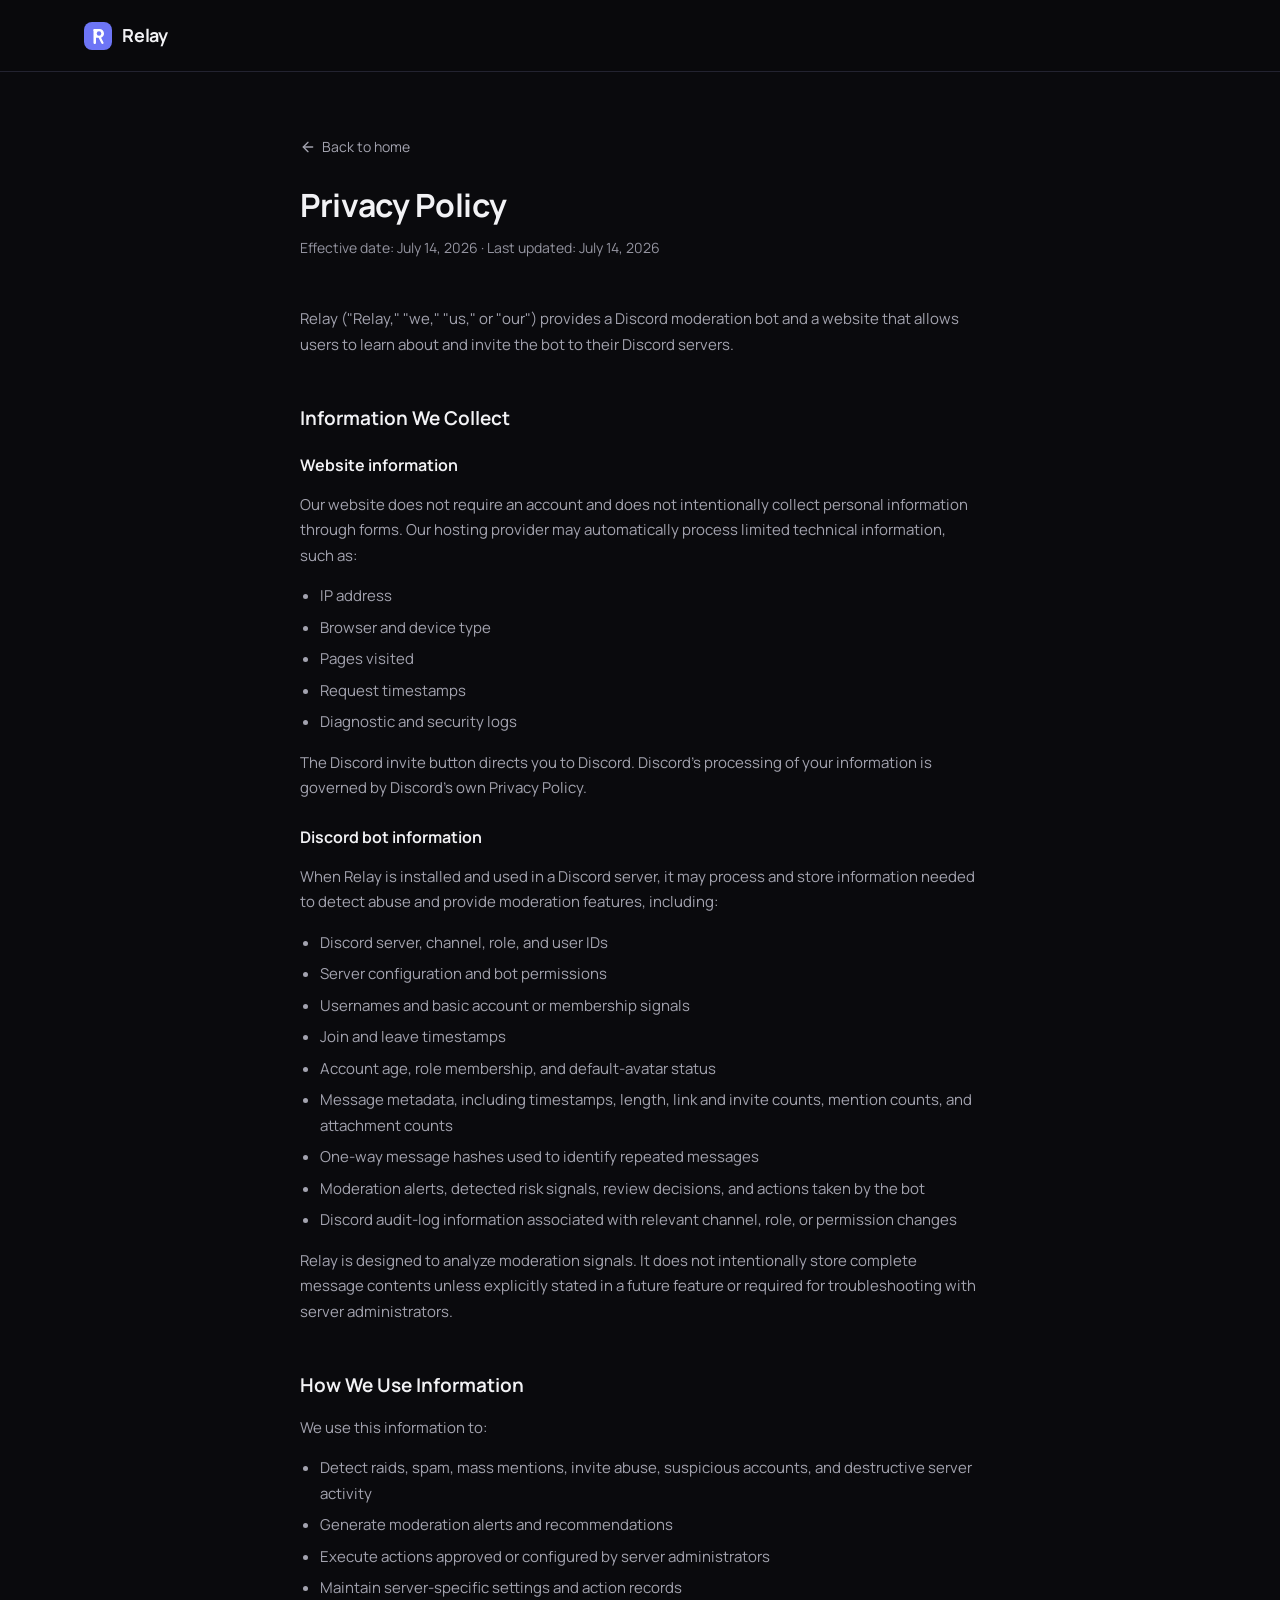
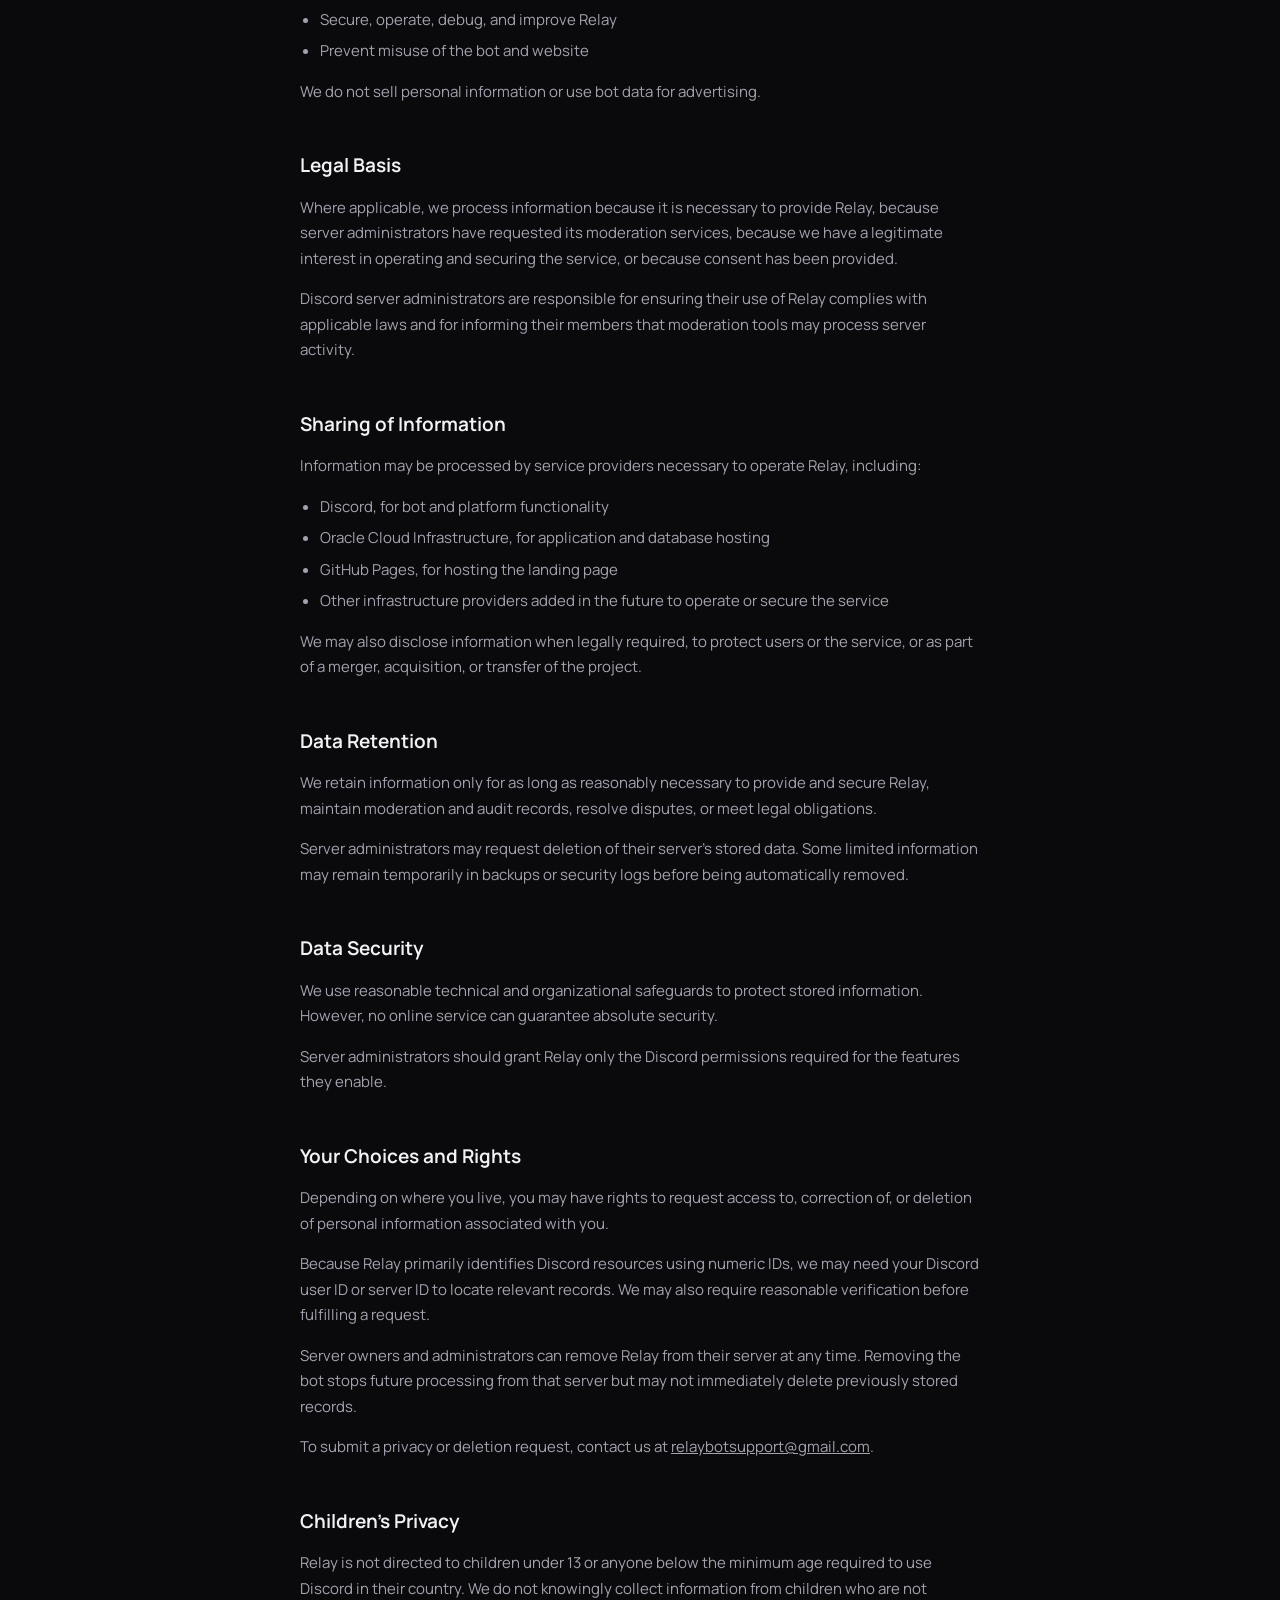
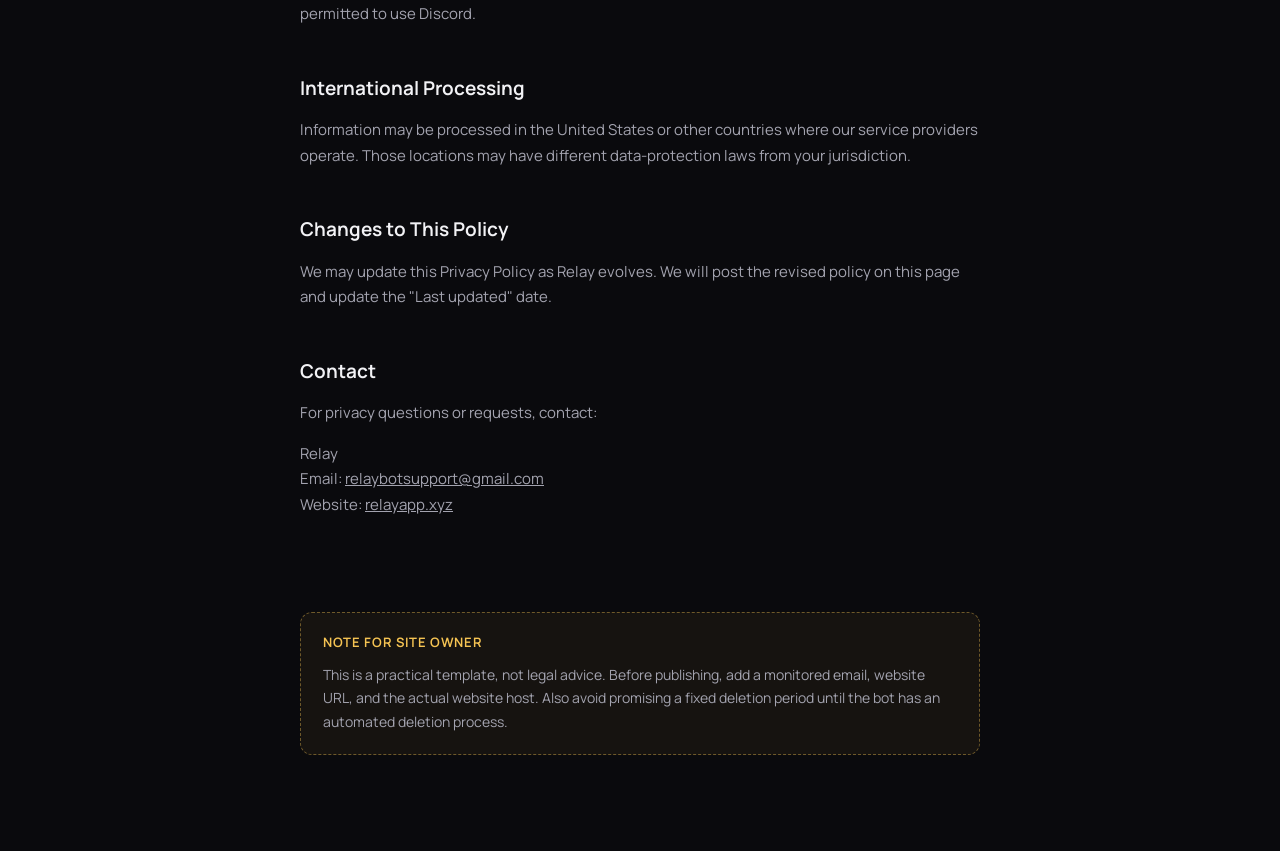
==== privacy.html @ 848757b1 "Initial commit: Relay landing page Dark-theme marketing site (index.html), Privacy Policy, Terms of " ====
<!DOCTYPE html>
<html lang="en">
<head>
<meta charset="UTF-8">
<meta name="viewport" content="width=device-width, initial-scale=1">
<title>Privacy Policy - Relay</title>
<link rel="preconnect" href="https://fonts.googleapis.com">
<link rel="preconnect" href="https://fonts.gstatic.com" crossorigin>
<link href="https://fonts.googleapis.com/css2?family=Manrope:wght@400;500;600;700;800&display=swap" rel="stylesheet">
<link rel="stylesheet" href="styles.css">
</head>
<body>

<nav class="nav">
  <div class="container">
    <a href="index.html" class="brand">
      <svg viewBox="0 0 28 28" fill="none" xmlns="http://www.w3.org/2000/svg">
        <rect width="28" height="28" rx="8" fill="#6D75F6"/>
        <path d="M9 8.5C9 7.67 9.67 7 10.5 7H15.5C17.98 7 20 9.02 20 11.5C20 13.42 18.79 15.06 17.09 15.69L19.5 20.5C19.87 21.24 19.34 22 18.5 22C18.03 22 17.6 21.73 17.39 21.31L14.62 15.75H12V20.75C12 21.44 11.44 22 10.75 22C10.06 22 9.5 21.44 9.5 20.75V8.5H9Z" fill="white"/>
        <circle cx="15" cy="11.5" r="2.25" fill="#6D75F6"/>
      </svg>
      Relay
    </a>
  </div>
</nav>

<main class="legal-page">
  <div class="container">
    <div class="legal-header">
      <a href="index.html" class="back">
        <svg viewBox="0 0 24 24" fill="none" stroke="currentColor" stroke-width="2" stroke-linecap="round" stroke-linejoin="round"><line x1="19" y1="12" x2="5" y2="12"/><polyline points="12 19 5 12 12 5"/></svg>
        Back to home
      </a>
      <h1>Privacy Policy</h1>
      <p class="legal-meta">Effective date: July 14, 2026 &middot; Last updated: July 14, 2026</p>
    </div>

    <div class="legal-body">
      <section>
        <p>Relay ("Relay," "we," "us," or "our") provides a Discord moderation bot and a website that allows users to learn about and invite the bot to their Discord servers.</p>
      </section>

      <section>
        <h2>Information We Collect</h2>
        <h2 style="font-size:16px;margin-top:20px;">Website information</h2>
        <p>Our website does not require an account and does not intentionally collect personal information through forms. Our hosting provider may automatically process limited technical information, such as:</p>
        <ul>
          <li>IP address</li>
          <li>Browser and device type</li>
          <li>Pages visited</li>
          <li>Request timestamps</li>
          <li>Diagnostic and security logs</li>
        </ul>
        <p>The Discord invite button directs you to Discord. Discord's processing of your information is governed by Discord's own Privacy Policy.</p>

        <h2 style="font-size:16px;margin-top:24px;">Discord bot information</h2>
        <p>When Relay is installed and used in a Discord server, it may process and store information needed to detect abuse and provide moderation features, including:</p>
        <ul>
          <li>Discord server, channel, role, and user IDs</li>
          <li>Server configuration and bot permissions</li>
          <li>Usernames and basic account or membership signals</li>
          <li>Join and leave timestamps</li>
          <li>Account age, role membership, and default-avatar status</li>
          <li>Message metadata, including timestamps, length, link and invite counts, mention counts, and attachment counts</li>
          <li>One-way message hashes used to identify repeated messages</li>
          <li>Moderation alerts, detected risk signals, review decisions, and actions taken by the bot</li>
          <li>Discord audit-log information associated with relevant channel, role, or permission changes</li>
        </ul>
        <p>Relay is designed to analyze moderation signals. It does not intentionally store complete message contents unless explicitly stated in a future feature or required for troubleshooting with server administrators.</p>
      </section>

      <section>
        <h2>How We Use Information</h2>
        <p>We use this information to:</p>
        <ul>
          <li>Detect raids, spam, mass mentions, invite abuse, suspicious accounts, and destructive server activity</li>
          <li>Generate moderation alerts and recommendations</li>
          <li>Execute actions approved or configured by server administrators</li>
          <li>Maintain server-specific settings and action records</li>
          <li>Secure, operate, debug, and improve Relay</li>
          <li>Prevent misuse of the bot and website</li>
        </ul>
        <p>We do not sell personal information or use bot data for advertising.</p>
      </section>

      <section>
        <h2>Legal Basis</h2>
        <p>Where applicable, we process information because it is necessary to provide Relay, because server administrators have requested its moderation services, because we have a legitimate interest in operating and securing the service, or because consent has been provided.</p>
        <p>Discord server administrators are responsible for ensuring their use of Relay complies with applicable laws and for informing their members that moderation tools may process server activity.</p>
      </section>

      <section>
        <h2>Sharing of Information</h2>
        <p>Information may be processed by service providers necessary to operate Relay, including:</p>
        <ul>
          <li>Discord, for bot and platform functionality</li>
          <li>Oracle Cloud Infrastructure, for application and database hosting</li>
          <li>GitHub Pages, for hosting the landing page</li>
          <li>Other infrastructure providers added in the future to operate or secure the service</li>
        </ul>
        <p>We may also disclose information when legally required, to protect users or the service, or as part of a merger, acquisition, or transfer of the project.</p>
      </section>

      <section>
        <h2>Data Retention</h2>
        <p>We retain information only for as long as reasonably necessary to provide and secure Relay, maintain moderation and audit records, resolve disputes, or meet legal obligations.</p>
        <p>Server administrators may request deletion of their server's stored data. Some limited information may remain temporarily in backups or security logs before being automatically removed.</p>
      </section>

      <section>
        <h2>Data Security</h2>
        <p>We use reasonable technical and organizational safeguards to protect stored information. However, no online service can guarantee absolute security.</p>
        <p>Server administrators should grant Relay only the Discord permissions required for the features they enable.</p>
      </section>

      <section>
        <h2>Your Choices and Rights</h2>
        <p>Depending on where you live, you may have rights to request access to, correction of, or deletion of personal information associated with you.</p>
        <p>Because Relay primarily identifies Discord resources using numeric IDs, we may need your Discord user ID or server ID to locate relevant records. We may also require reasonable verification before fulfilling a request.</p>
        <p>Server owners and administrators can remove Relay from their server at any time. Removing the bot stops future processing from that server but may not immediately delete previously stored records.</p>
        <p>To submit a privacy or deletion request, contact us at <a href="mailto:relaybotsupport@gmail.com">relaybotsupport@gmail.com</a>.</p>
      </section>

      <section>
        <h2>Children's Privacy</h2>
        <p>Relay is not directed to children under 13 or anyone below the minimum age required to use Discord in their country. We do not knowingly collect information from children who are not permitted to use Discord.</p>
      </section>

      <section>
        <h2>International Processing</h2>
        <p>Information may be processed in the United States or other countries where our service providers operate. Those locations may have different data-protection laws from your jurisdiction.</p>
      </section>

      <section>
        <h2>Changes to This Policy</h2>
        <p>We may update this Privacy Policy as Relay evolves. We will post the revised policy on this page and update the "Last updated" date.</p>
      </section>

      <section>
        <h2>Contact</h2>
        <p>For privacy questions or requests, contact:</p>
        <p>
          Relay<br>
          Email: <a href="mailto:relaybotsupport@gmail.com">relaybotsupport@gmail.com</a><br>
          Website: <a href="https://relayapp.xyz">relayapp.xyz</a>
        </p>
      </section>

      <div class="owner-note">
        <h2>Note for site owner</h2>
        <p>This is a practical template, not legal advice. Before publishing, add a monitored email, website URL, and the actual website host. Also avoid promising a fixed deletion period until the bot has an automated deletion process.</p>
      </div>
    </div>
  </div>
</main>

</body>
</html>
---- styles.css ----
/* Relay marketing site - shared styles. Dark theme, single accent (Discord-adjacent
   blurple, contextually justified since Relay is a Discord product, not a default). */

:root {
  --bg: #0a0a0d;
  --bg-elevated: #131318;
  --border: #232330;
  --text: #f2f2f5;
  --text-muted: #a3a3af;
  --text-faint: #9494a0;
  --accent: #4f46e5;
  --accent-hover: #5a51ea;
  --accent-strong: #838aff;
  --accent-soft: rgba(131, 138, 255, 0.14);
  --danger: #f2555b;
  --radius-card: 16px;
  --radius-pill: 999px;
  --max-width: 1160px;
  --nav-height: 72px;
}

* {
  box-sizing: border-box;
}

html {
  scroll-behavior: smooth;
}

body {
  margin: 0;
  background: var(--bg);
  color: var(--text);
  font-family: "Manrope", -apple-system, BlinkMacSystemFont, "Segoe UI", sans-serif;
  font-size: 16px;
  line-height: 1.5;
  -webkit-font-smoothing: antialiased;
}

@media (prefers-reduced-motion: reduce) {
  html {
    scroll-behavior: auto;
  }
  * {
    animation-duration: 0.01ms !important;
    transition-duration: 0.01ms !important;
  }
}

a {
  color: inherit;
}

.container {
  max-width: var(--max-width);
  margin: 0 auto;
  padding: 0 24px;
}

/* ---------- Nav ---------- */

.nav {
  position: sticky;
  top: 0;
  z-index: 40;
  height: var(--nav-height);
  display: flex;
  align-items: center;
  background: rgba(10, 10, 13, 0.72);
  backdrop-filter: blur(14px);
  -webkit-backdrop-filter: blur(14px);
  border-bottom: 1px solid var(--border);
}

.nav .container {
  display: flex;
  align-items: center;
  justify-content: space-between;
  width: 100%;
}

.brand {
  display: flex;
  align-items: center;
  gap: 10px;
  font-weight: 700;
  font-size: 18px;
  text-decoration: none;
  letter-spacing: -0.01em;
}

.brand svg {
  width: 28px;
  height: 28px;
}

.nav-links {
  display: flex;
  align-items: center;
  gap: 28px;
  list-style: none;
  margin: 0;
  padding: 0;
}

.nav-links a {
  text-decoration: none;
  color: var(--text-muted);
  font-size: 14px;
  font-weight: 500;
  transition: color 0.15s ease;
}

.nav-links a:hover {
  color: var(--text);
}

.nav-actions {
  display: flex;
  align-items: center;
  gap: 16px;
}

.nav-menu-toggle {
  display: none;
  background: none;
  border: none;
  color: var(--text);
  padding: 8px;
  cursor: pointer;
}

/* ---------- Buttons ---------- */

.btn {
  display: inline-flex;
  align-items: center;
  justify-content: center;
  gap: 8px;
  padding: 12px 22px;
  border-radius: var(--radius-pill);
  font-size: 14px;
  font-weight: 600;
  text-decoration: none;
  white-space: nowrap;
  border: 1px solid transparent;
  cursor: pointer;
  transition: transform 0.15s ease, background 0.15s ease, border-color 0.15s ease;
}

.btn:active {
  transform: scale(0.98);
}

.btn-primary {
  background: var(--accent);
  color: #ffffff;
}

.btn-primary:hover {
  background: var(--accent-hover);
}

.btn-secondary {
  background: transparent;
  color: var(--text);
  border-color: var(--border);
}

.btn-secondary:hover {
  border-color: var(--text-faint);
  background: rgba(255, 255, 255, 0.03);
}

.btn-sm {
  padding: 9px 16px;
  font-size: 13px;
}

/* ---------- Hero ---------- */

.hero {
  position: relative;
  overflow: hidden;
  padding: 96px 24px 64px;
  text-align: center;
}

.hero::before {
  content: "";
  position: absolute;
  top: -20%;
  left: 50%;
  width: 900px;
  height: 900px;
  transform: translateX(-50%);
  background: radial-gradient(circle, var(--accent-soft) 0%, rgba(109, 117, 246, 0.05) 40%, transparent 70%);
  pointer-events: none;
  z-index: 0;
}

.hero::after {
  content: "";
  position: absolute;
  inset: 0;
  background-image: radial-gradient(rgba(255, 255, 255, 0.035) 1px, transparent 1px);
  background-size: 26px 26px;
  mask-image: radial-gradient(ellipse 60% 50% at 50% 20%, black 0%, transparent 70%);
  -webkit-mask-image: radial-gradient(ellipse 60% 50% at 50% 20%, black 0%, transparent 70%);
  pointer-events: none;
  z-index: 0;
}

.hero-content {
  position: relative;
  z-index: 1;
  max-width: 760px;
  margin: 0 auto;
}

.hero h1 {
  font-size: clamp(36px, 6vw, 60px);
  line-height: 1.08;
  letter-spacing: -0.02em;
  font-weight: 800;
  margin: 0 0 20px;
}

.hero h1 em {
  font-style: normal;
  color: var(--accent-strong);
}

.hero-sub {
  font-size: 18px;
  line-height: 1.6;
  color: var(--text-muted);
  max-width: 560px;
  margin: 0 auto 36px;
}

.hero-ctas {
  display: flex;
  gap: 14px;
  justify-content: center;
  flex-wrap: wrap;
}

.hero-ctas .btn {
  padding: 14px 26px;
  font-size: 15px;
}

.fact-strip {
  position: relative;
  z-index: 1;
  display: flex;
  justify-content: center;
  flex-wrap: wrap;
  gap: 12px;
  margin-top: 56px;
}

.fact-pill {
  display: inline-flex;
  align-items: center;
  gap: 8px;
  padding: 8px 16px;
  border-radius: var(--radius-pill);
  border: 1px solid var(--border);
  background: var(--bg-elevated);
  color: var(--text-muted);
  font-size: 13px;
}

.fact-pill svg {
  width: 15px;
  height: 15px;
  color: var(--accent-strong);
  flex-shrink: 0;
}

/* ---------- Section shell ---------- */

section {
  padding: 88px 0;
}

.section-head {
  max-width: 620px;
  margin: 0 auto 48px;
  text-align: center;
}

.section-head h2 {
  font-size: clamp(28px, 4vw, 38px);
  letter-spacing: -0.015em;
  margin: 0 0 14px;
  font-weight: 700;
}

.section-head p {
  color: var(--text-muted);
  font-size: 16px;
  margin: 0;
}

/* ---------- How it works (3-step) ---------- */

.steps {
  display: grid;
  grid-template-columns: repeat(3, 1fr);
  gap: 32px;
  position: relative;
}

.steps::before {
  content: "";
  position: absolute;
  top: 22px;
  left: 12%;
  right: 12%;
  height: 1px;
  background: var(--border);
  z-index: 0;
}

.step {
  position: relative;
  z-index: 1;
  text-align: center;
}

.step-number {
  width: 44px;
  height: 44px;
  margin: 0 auto 18px;
  border-radius: 50%;
  background: var(--bg-elevated);
  border: 1px solid var(--border);
  display: flex;
  align-items: center;
  justify-content: center;
  font-weight: 700;
  font-size: 15px;
  color: var(--accent-strong);
}

.step h3 {
  font-size: 17px;
  margin: 0 0 8px;
  font-weight: 600;
}

.step p {
  color: var(--text-muted);
  font-size: 14px;
  margin: 0;
  max-width: 240px;
  margin-inline: auto;
}

/* ---------- Feature bento ---------- */

.feature-grid {
  display: grid;
  grid-template-columns: 1.3fr 1fr;
  grid-template-rows: auto auto;
  gap: 20px;
}

.feature-card {
  background: var(--bg-elevated);
  border: 1px solid var(--border);
  border-radius: var(--radius-card);
  padding: 32px;
}

.feature-card.wide {
  grid-column: span 1;
}

.feature-card:nth-child(1) {
  grid-column: 1;
  grid-row: 1;
}

.feature-card:nth-child(2) {
  grid-column: 2;
  grid-row: 1 / span 2;
  background: linear-gradient(160deg, var(--bg-elevated) 0%, rgba(109, 117, 246, 0.1) 100%);
}

.feature-card:nth-child(3) {
  grid-column: 1;
  grid-row: 2;
}

.feature-icon {
  width: 40px;
  height: 40px;
  border-radius: 10px;
  background: var(--accent-soft);
  display: flex;
  align-items: center;
  justify-content: center;
  margin-bottom: 20px;
}

.feature-icon svg {
  width: 20px;
  height: 20px;
  color: var(--accent-strong);
}

.feature-card h3 {
  font-size: 18px;
  margin: 0 0 10px;
  font-weight: 650;
}

.feature-card p {
  color: var(--text-muted);
  font-size: 14.5px;
  line-height: 1.6;
  margin: 0;
}

.feature-card .badge-inline {
  display: inline-block;
  margin-top: 16px;
  font-size: 12px;
  color: var(--accent-strong);
  font-weight: 600;
}

/* ---------- FAQ ---------- */

.faq {
  max-width: 720px;
  margin: 0 auto;
}

.faq-item {
  border-bottom: 1px solid var(--border);
}

.faq-item summary {
  list-style: none;
  cursor: pointer;
  padding: 22px 4px;
  display: flex;
  align-items: center;
  justify-content: space-between;
  font-size: 16px;
  font-weight: 600;
}

.faq-item summary::-webkit-details-marker {
  display: none;
}

.faq-item summary svg {
  width: 18px;
  height: 18px;
  color: var(--text-faint);
  flex-shrink: 0;
  transition: transform 0.2s ease;
}

.faq-item[open] summary svg {
  transform: rotate(45deg);
}

.faq-item p {
  color: var(--text-muted);
  font-size: 14.5px;
  line-height: 1.65;
  padding: 0 4px 22px;
  margin: 0;
}

/* ---------- Footer ---------- */

footer {
  border-top: 1px solid var(--border);
  padding: 56px 0 32px;
}

.footer-top {
  display: flex;
  justify-content: space-between;
  gap: 48px;
  flex-wrap: wrap;
  margin-bottom: 40px;
}

.footer-brand p {
  color: var(--text-muted);
  font-size: 14px;
  max-width: 280px;
  margin: 12px 0 0;
}

.footer-cols {
  display: flex;
  gap: 64px;
  flex-wrap: wrap;
}

.footer-col h4 {
  font-size: 13px;
  text-transform: uppercase;
  letter-spacing: 0.06em;
  color: var(--text-faint);
  margin: 0 0 16px;
  font-weight: 600;
}

.footer-col ul {
  list-style: none;
  margin: 0;
  padding: 0;
  display: flex;
  flex-direction: column;
  gap: 12px;
}

.footer-col a {
  color: var(--text-muted);
  text-decoration: none;
  font-size: 14px;
}

.footer-col a:hover {
  color: var(--text);
}

.footer-bottom {
  border-top: 1px solid var(--border);
  padding-top: 24px;
  display: flex;
  justify-content: space-between;
  flex-wrap: wrap;
  gap: 12px;
  color: var(--text-faint);
  font-size: 13px;
}

.todo-tag {
  display: inline-block;
  font-size: 10px;
  font-weight: 700;
  letter-spacing: 0.04em;
  color: #1a1608;
  background: #f6c453;
  padding: 2px 6px;
  border-radius: 4px;
  margin-left: 6px;
  vertical-align: middle;
}

/* ---------- Legal pages ---------- */

.legal-page {
  padding: 64px 0 96px;
}

.legal-header {
  max-width: 680px;
  margin: 0 auto 48px;
}

.legal-header a.back {
  display: inline-flex;
  align-items: center;
  gap: 6px;
  color: var(--text-muted);
  text-decoration: none;
  font-size: 14px;
  margin-bottom: 24px;
}

.legal-header a.back:hover {
  color: var(--text);
}

.legal-header a.back svg {
  width: 16px;
  height: 16px;
}

.legal-header h1 {
  font-size: 32px;
  margin: 0 0 8px;
  letter-spacing: -0.01em;
}

.legal-meta {
  color: var(--text-faint);
  font-size: 14px;
  margin: 0;
}

.legal-body {
  max-width: 680px;
  margin: 0 auto;
}

.legal-body section {
  padding: 0 0 32px;
}

.legal-body h2 {
  font-size: 19px;
  font-weight: 650;
  margin: 0 0 12px;
}

.legal-body p,
.legal-body li {
  color: var(--text-muted);
  font-size: 15px;
  line-height: 1.7;
}

.legal-body ul {
  padding-left: 20px;
  margin: 8px 0 0;
}

.legal-body li {
  margin-bottom: 6px;
}

.todo-inline {
  color: #f6c453;
  background: rgba(246, 196, 83, 0.12);
  border: 1px solid rgba(246, 196, 83, 0.3);
  padding: 1px 7px;
  border-radius: 5px;
  font-size: 13.5px;
  font-weight: 600;
  white-space: nowrap;
}

.owner-note {
  margin-top: 48px;
  padding: 20px 22px;
  border: 1px dashed rgba(246, 196, 83, 0.4);
  border-radius: 12px;
  background: rgba(246, 196, 83, 0.05);
}

.owner-note h2 {
  font-size: 13px;
  text-transform: uppercase;
  letter-spacing: 0.05em;
  color: #f6c453;
  margin: 0 0 10px;
}

.owner-note p {
  font-size: 14px;
  color: var(--text-muted);
  margin: 0;
}

/* ---------- Responsive ---------- */

@media (max-width: 900px) {
  .feature-grid {
    grid-template-columns: 1fr;
  }
  .feature-card:nth-child(2) {
    grid-column: 1;
    grid-row: auto;
  }
  .footer-cols {
    gap: 40px;
  }
}

@media (max-width: 768px) {
  .nav-links {
    position: fixed;
    top: var(--nav-height);
    left: 0;
    right: 0;
    background: var(--bg);
    border-bottom: 1px solid var(--border);
    flex-direction: column;
    align-items: flex-start;
    padding: 20px 24px;
    gap: 18px;
    display: none;
  }
  .nav-links.open {
    display: flex;
  }
  .nav-menu-toggle {
    display: block;
  }
  .nav-actions .btn-primary {
    padding: 10px 16px;
    font-size: 13px;
  }
  .steps {
    grid-template-columns: 1fr;
    gap: 40px;
  }
  .steps::before {
    display: none;
  }
  .hero {
    padding: 64px 20px 48px;
  }
  section {
    padding: 64px 0;
  }
  .footer-top {
    flex-direction: column;
    gap: 32px;
  }
}
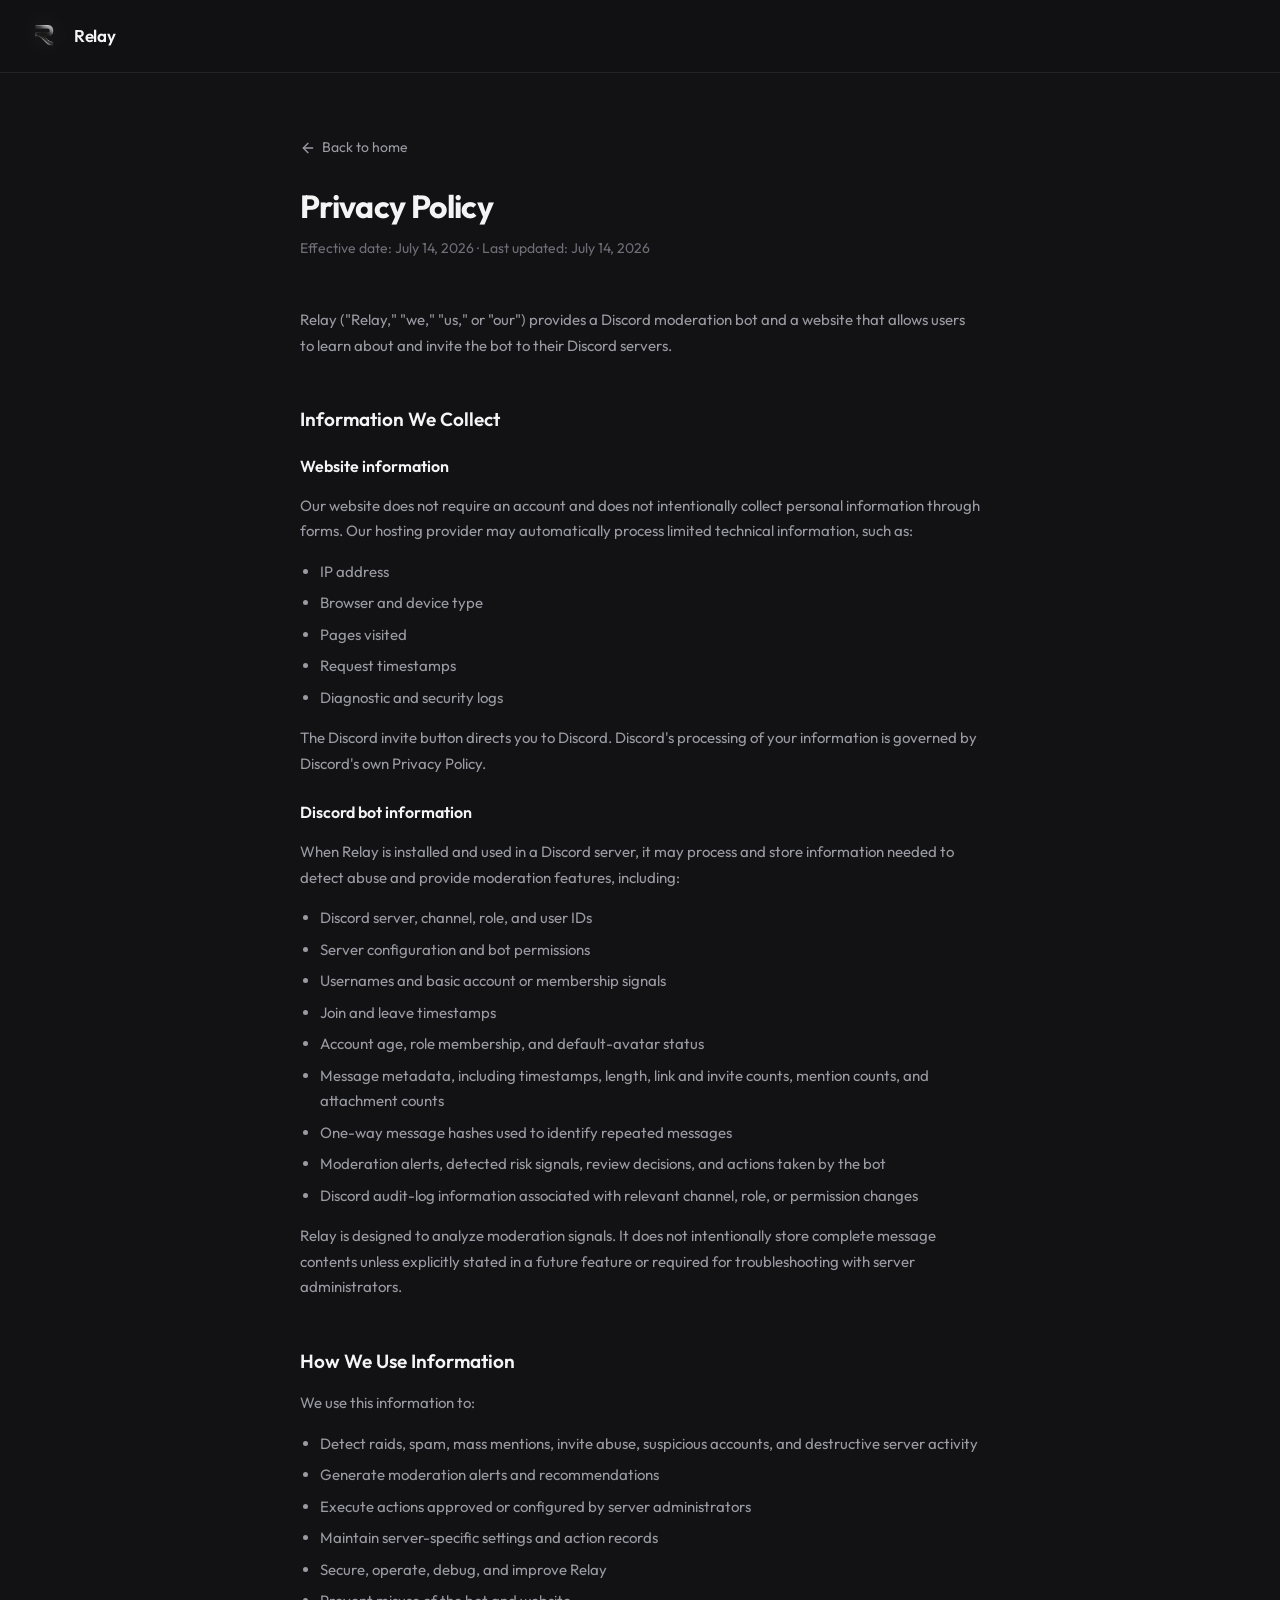
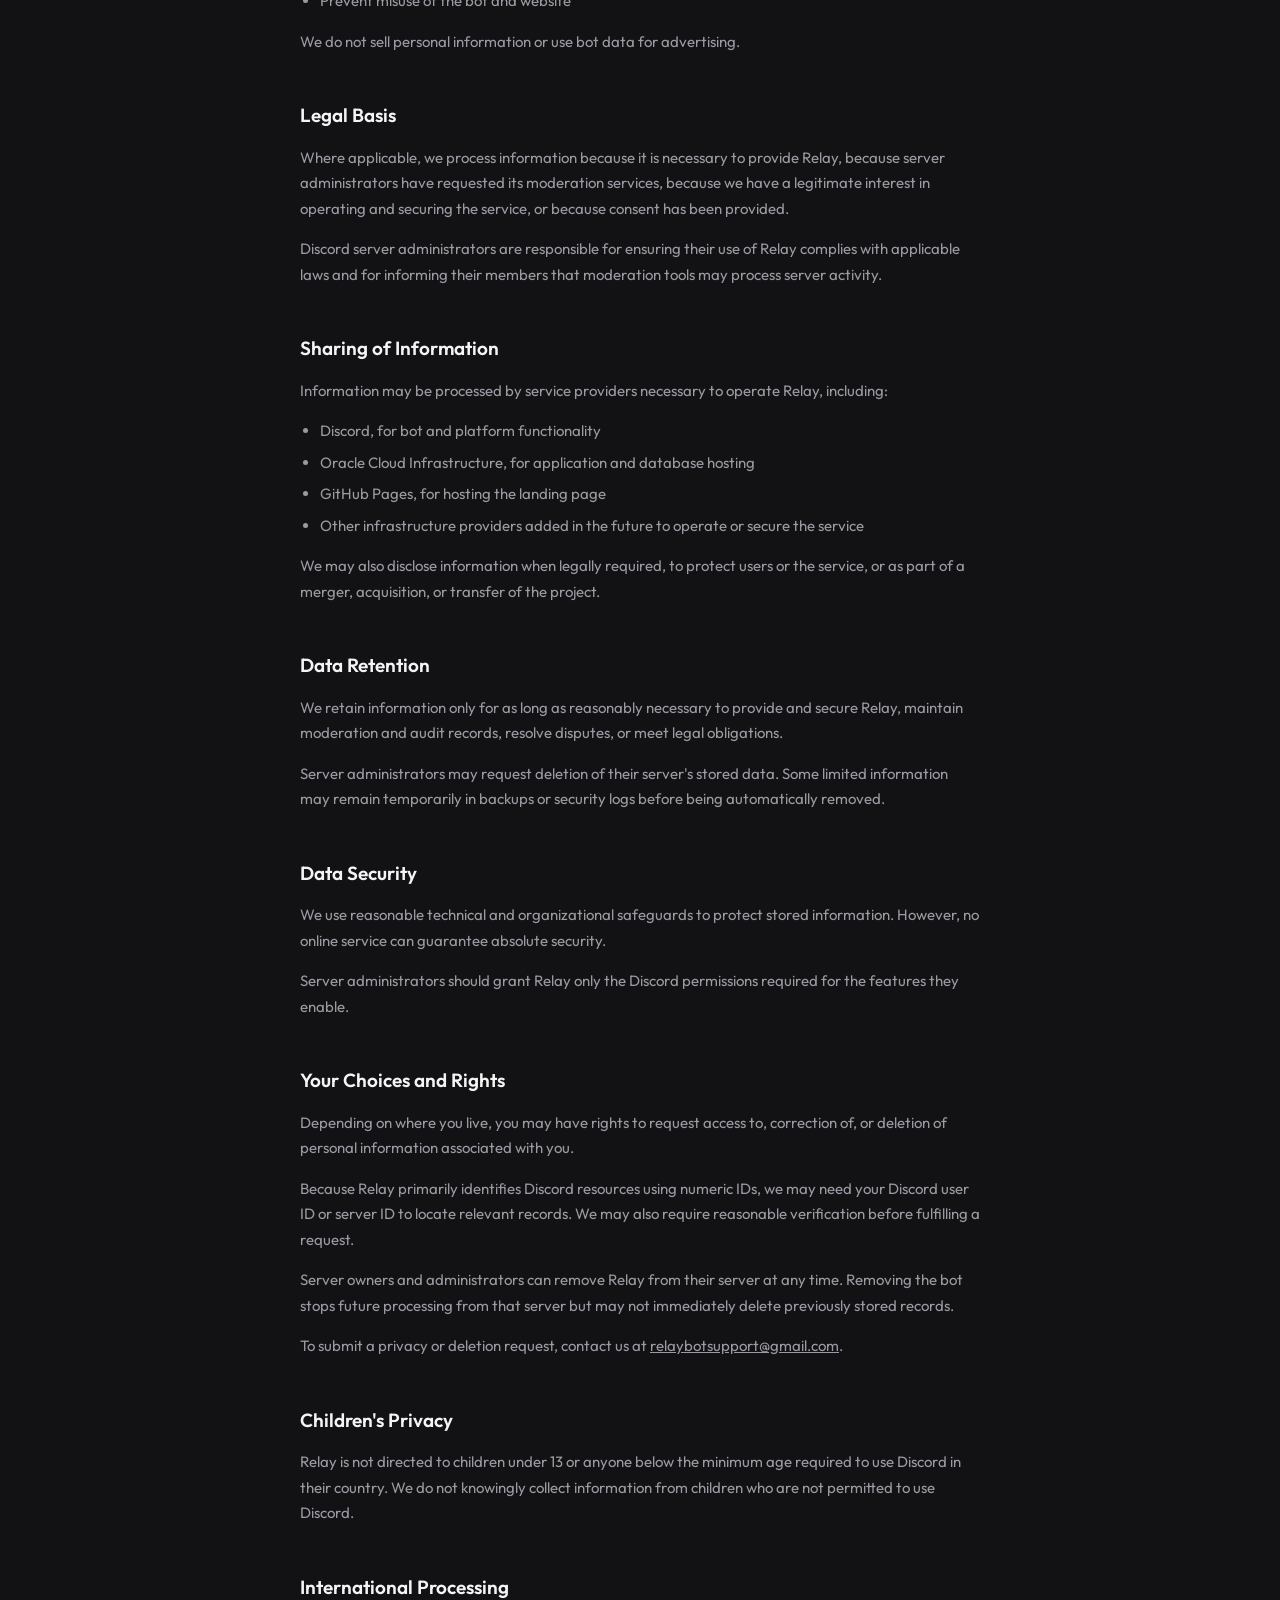
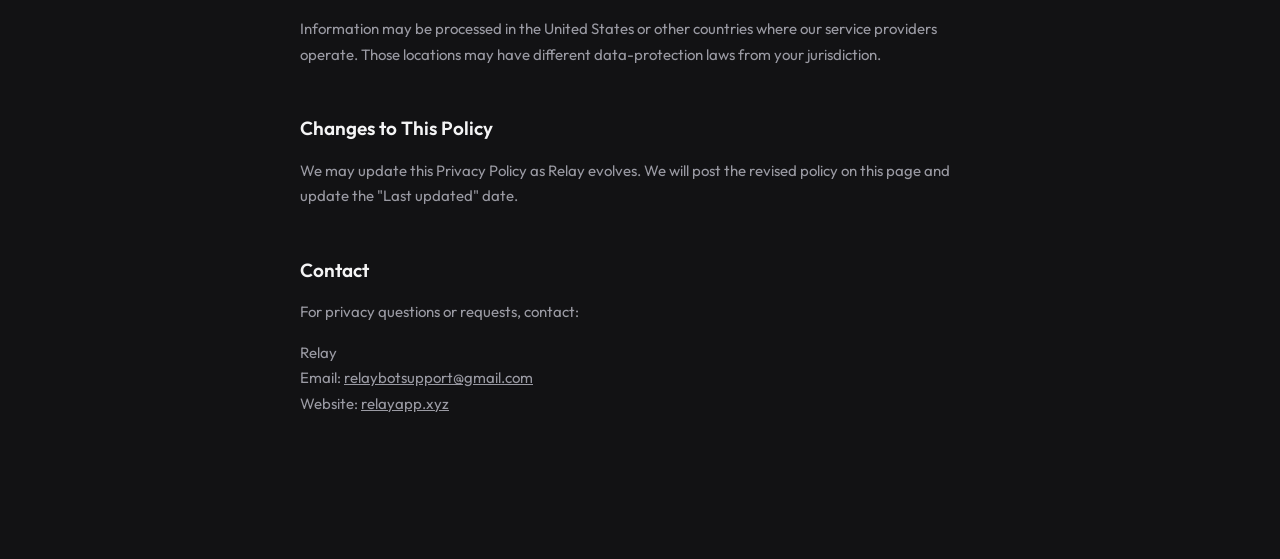
==== commit 4d7478f7: "site refresh" ====
--- a/privacy.html
+++ b/privacy.html
@@ -6,22 +6,16 @@
 <title>Privacy Policy - Relay</title>
 <link rel="preconnect" href="https://fonts.googleapis.com">
 <link rel="preconnect" href="https://fonts.gstatic.com" crossorigin>
-<link href="https://fonts.googleapis.com/css2?family=Manrope:wght@400;500;600;700;800&display=swap" rel="stylesheet">
+<link href="https://fonts.googleapis.com/css2?family=Outfit:wght@300;400;500;600;700;800&display=swap" rel="stylesheet">
 <link rel="stylesheet" href="styles.css">
 </head>
-<body>
+<body class="legal">
 
 <nav class="nav">
-  <div class="container">
-    <a href="index.html" class="brand">
-      <svg viewBox="0 0 28 28" fill="none" xmlns="http://www.w3.org/2000/svg">
-        <rect width="28" height="28" rx="8" fill="#6D75F6"/>
-        <path d="M9 8.5C9 7.67 9.67 7 10.5 7H15.5C17.98 7 20 9.02 20 11.5C20 13.42 18.79 15.06 17.09 15.69L19.5 20.5C19.87 21.24 19.34 22 18.5 22C18.03 22 17.6 21.73 17.39 21.31L14.62 15.75H12V20.75C12 21.44 11.44 22 10.75 22C10.06 22 9.5 21.44 9.5 20.75V8.5H9Z" fill="white"/>
-        <circle cx="15" cy="11.5" r="2.25" fill="#6D75F6"/>
-      </svg>
-      Relay
-    </a>
-  </div>
+  <a href="index.html" class="brand">
+    <img src="assets/RelayLogo.png" alt="" class="brand-logo" width="36" height="36">
+    <span>Relay</span>
+  </a>
 </nav>
 
 <main class="legal-page">
@@ -145,11 +139,6 @@
           Website: <a href="https://relayapp.xyz">relayapp.xyz</a>
         </p>
       </section>
-
-      <div class="owner-note">
-        <h2>Note for site owner</h2>
-        <p>This is a practical template, not legal advice. Before publishing, add a monitored email, website URL, and the actual website host. Also avoid promising a fixed deletion period until the bot has an automated deletion process.</p>
-      </div>
     </div>
   </div>
 </main>
--- a/styles.css
+++ b/styles.css
@@ -1,22 +1,20 @@
-/* Relay marketing site - shared styles. Dark theme, single accent (Discord-adjacent
-   blurple, contextually justified since Relay is a Discord product, not a default). */
+/* Relay — reference-inspired dark frame landing */
 
 :root {
-  --bg: #0a0a0d;
-  --bg-elevated: #131318;
-  --border: #232330;
-  --text: #f2f2f5;
-  --text-muted: #a3a3af;
-  --text-faint: #9494a0;
-  --accent: #4f46e5;
-  --accent-hover: #5a51ea;
-  --accent-strong: #838aff;
-  --accent-soft: rgba(131, 138, 255, 0.14);
-  --danger: #f2555b;
-  --radius-card: 16px;
-  --radius-pill: 999px;
-  --max-width: 1160px;
-  --nav-height: 72px;
+  --page: #121214;
+  --frame: #0a0a0b;
+  --elevated: #141416;
+  --border: rgba(255, 255, 255, 0.08);
+  --border-strong: rgba(255, 255, 255, 0.14);
+  --text: #f4f4f5;
+  --text-muted: #9a9aa3;
+  --text-faint: #6e6e78;
+  --glow: rgba(170, 190, 175, 0.22);
+  --glow-soft: rgba(140, 160, 155, 0.12);
+  --glass: rgba(28, 28, 32, 0.72);
+  --max: 1180px;
+  --radius-frame: 36px;
+  --ease: cubic-bezier(0.22, 1, 0.36, 1);
 }
 
 * {
@@ -29,415 +27,744 @@
 
 body {
   margin: 0;
-  background: var(--bg);
+  background: var(--page);
   color: var(--text);
-  font-family: "Manrope", -apple-system, BlinkMacSystemFont, "Segoe UI", sans-serif;
+  font-family: "Outfit", system-ui, sans-serif;
   font-size: 16px;
   line-height: 1.5;
   -webkit-font-smoothing: antialiased;
 }
 
 @media (prefers-reduced-motion: reduce) {
-  html {
-    scroll-behavior: auto;
-  }
-  * {
+  html { scroll-behavior: auto; }
+  *, *::before, *::after {
     animation-duration: 0.01ms !important;
     transition-duration: 0.01ms !important;
   }
 }
 
-a {
-  color: inherit;
+a { color: inherit; }
+
+.page {
+  min-height: 100vh;
 }
 
 .container {
-  max-width: var(--max-width);
+  max-width: var(--max);
   margin: 0 auto;
   padding: 0 24px;
 }
 
+.shell {
+  padding: 18px 18px 0;
+}
+
+/* ---------- Framed hero viewport ---------- */
+
+.frame {
+  position: relative;
+  isolation: isolate;
+  min-height: calc(100vh - 36px);
+  border-radius: var(--radius-frame);
+  border: 1px solid var(--border);
+  background: var(--frame);
+  overflow: hidden;
+  display: flex;
+  flex-direction: column;
+}
+
+.frame-glow {
+  position: absolute;
+  inset: 0;
+  pointer-events: none;
+  z-index: 0;
+  background:
+    radial-gradient(ellipse 55% 50% at 72% 18%, var(--glow) 0%, transparent 58%),
+    radial-gradient(ellipse 40% 35% at 48% 42%, var(--glow-soft) 0%, transparent 70%),
+    radial-gradient(ellipse 30% 25% at 30% 70%, rgba(120, 130, 140, 0.08) 0%, transparent 70%);
+}
+
+.frame-grain {
+  position: absolute;
+  inset: 0;
+  pointer-events: none;
+  z-index: 1;
+  opacity: 0.35;
+  mix-blend-mode: overlay;
+  background-image: url("data:image/svg+xml,%3Csvg viewBox='0 0 200 200' xmlns='http://www.w3.org/2000/svg'%3E%3Cfilter id='n'%3E%3CfeTurbulence type='fractalNoise' baseFrequency='0.85' numOctaves='4' stitchTiles='stitch'/%3E%3C/filter%3E%3Crect width='100%25' height='100%25' filter='url(%23n)'/%3E%3C/svg%3E");
+  background-size: 180px;
+}
+
+.frame-stars {
+  position: absolute;
+  inset: 0;
+  pointer-events: none;
+  z-index: 1;
+  background-image: radial-gradient(rgba(255, 255, 255, 0.45) 0.7px, transparent 0.7px);
+  background-size: 48px 48px;
+  mask-image: radial-gradient(ellipse 70% 60% at 55% 35%, black 10%, transparent 72%);
+  -webkit-mask-image: radial-gradient(ellipse 70% 60% at 55% 35%, black 10%, transparent 72%);
+  opacity: 0.35;
+  animation: twinkle 8s ease-in-out infinite alternate;
+}
+
+.frame-streaks {
+  position: absolute;
+  left: 50%;
+  bottom: 8%;
+  transform: translateX(-50%);
+  width: min(420px, 60%);
+  height: 38%;
+  pointer-events: none;
+  z-index: 1;
+  display: flex;
+  justify-content: center;
+  gap: 28px;
+  opacity: 0.55;
+}
+
+.frame-streaks span {
+  display: block;
+  width: 1px;
+  height: 100%;
+  background: linear-gradient(to top, transparent 0%, rgba(220, 230, 225, 0.55) 45%, transparent 100%);
+  animation: streak 4.5s ease-in-out infinite;
+}
+
+.frame-streaks span:nth-child(2) { height: 72%; align-self: flex-end; animation-delay: 0.6s; }
+.frame-streaks span:nth-child(3) { height: 90%; animation-delay: 1.2s; }
+.frame-streaks span:nth-child(4) { height: 60%; align-self: flex-end; animation-delay: 1.8s; }
+.frame-streaks span:nth-child(5) { height: 80%; animation-delay: 2.4s; }
+
+@keyframes twinkle {
+  from { opacity: 0.22; }
+  to { opacity: 0.42; }
+}
+
+@keyframes streak {
+  0%, 100% { opacity: 0.25; transform: translateY(8px); }
+  50% { opacity: 0.85; transform: translateY(-6px); }
+}
+
+@keyframes floaty {
+  0%, 100% { transform: translateY(0); }
+  50% { transform: translateY(-8px); }
+}
+
+@keyframes fadeUp {
+  from { opacity: 0; transform: translateY(18px); }
+  to { opacity: 1; transform: translateY(0); }
+}
+
 /* ---------- Nav ---------- */
 
 .nav {
-  position: sticky;
-  top: 0;
-  z-index: 40;
-  height: var(--nav-height);
-  display: flex;
-  align-items: center;
-  background: rgba(10, 10, 13, 0.72);
-  backdrop-filter: blur(14px);
-  -webkit-backdrop-filter: blur(14px);
-  border-bottom: 1px solid var(--border);
-}
-
-.nav .container {
-  display: flex;
-  align-items: center;
-  justify-content: space-between;
-  width: 100%;
+  position: relative;
+  z-index: 20;
+  display: grid;
+  grid-template-columns: 1fr auto 1fr;
+  align-items: center;
+  padding: 22px 28px;
+  gap: 16px;
 }
 
 .brand {
-  display: flex;
+  display: inline-flex;
   align-items: center;
   gap: 10px;
-  font-weight: 700;
-  font-size: 18px;
   text-decoration: none;
-  letter-spacing: -0.01em;
-}
-
-.brand svg {
-  width: 28px;
-  height: 28px;
-}
-
-.nav-links {
-  display: flex;
-  align-items: center;
-  gap: 28px;
-  list-style: none;
-  margin: 0;
-  padding: 0;
-}
-
-.nav-links a {
+  font-weight: 600;
+  font-size: 17px;
+  letter-spacing: -0.02em;
+  justify-self: start;
+}
+
+.brand-logo {
+  width: 40px;
+  height: 40px;
+  object-fit: contain;
+  display: block;
+  filter: drop-shadow(0 0 12px rgba(255, 255, 255, 0.12));
+}
+
+.nav-pill {
+  display: flex;
+  align-items: center;
+  gap: 4px;
+  padding: 6px 8px 6px 10px;
+  border-radius: 999px;
+  background: var(--glass);
+  border: 1px solid var(--border);
+  backdrop-filter: blur(16px);
+  -webkit-backdrop-filter: blur(16px);
+  box-shadow: 0 8px 32px rgba(0, 0, 0, 0.35);
+}
+
+.nav-pill a {
   text-decoration: none;
   color: var(--text-muted);
-  font-size: 14px;
+  font-size: 13px;
   font-weight: 500;
-  transition: color 0.15s ease;
-}
-
-.nav-links a:hover {
+  padding: 8px 12px;
+  border-radius: 999px;
+  transition: color 0.2s var(--ease), background 0.2s var(--ease);
+  white-space: nowrap;
+}
+
+.nav-pill a:hover,
+.nav-pill a.is-active {
   color: var(--text);
 }
 
-.nav-actions {
-  display: flex;
-  align-items: center;
-  gap: 16px;
-}
+.nav-pill a.is-active {
+  background: rgba(255, 255, 255, 0.06);
+}
+
+.nav-pill-divider {
+  width: 1px;
+  height: 18px;
+  background: var(--border-strong);
+  margin: 0 4px;
+}
+
+.nav-protect {
+  display: inline-flex !important;
+  align-items: center;
+  gap: 5px;
+}
+
+.nav-shield {
+  width: 30px;
+  height: 30px;
+  border-radius: 50%;
+  background: #f2f2f4;
+  color: #111;
+  display: inline-flex;
+  align-items: center;
+  justify-content: center;
+  margin-left: 2px;
+  flex-shrink: 0;
+}
+
+.nav-shield svg {
+  width: 14px;
+  height: 14px;
+}
+
+.nav-account {
+  justify-self: end;
+  display: inline-flex;
+  align-items: center;
+  gap: 8px;
+  text-decoration: none;
+  color: var(--text);
+  font-size: 13.5px;
+  font-weight: 500;
+  opacity: 0.9;
+  transition: opacity 0.2s ease;
+}
+
+.nav-account:hover { opacity: 1; }
 
 .nav-menu-toggle {
   display: none;
+  justify-self: end;
   background: none;
-  border: none;
+  border: 1px solid var(--border);
   color: var(--text);
-  padding: 8px;
+  width: 42px;
+  height: 42px;
+  border-radius: 12px;
   cursor: pointer;
-}
-
-/* ---------- Buttons ---------- */
+  align-items: center;
+  justify-content: center;
+}
+
+/* ---------- Hero ---------- */
+
+.hero {
+  position: relative;
+  z-index: 5;
+  flex: 1;
+  display: flex;
+  flex-direction: column;
+  justify-content: center;
+  min-height: 0;
+  padding: 24px 28px 28px;
+}
+
+.hero-center {
+  position: relative;
+  z-index: 3;
+  text-align: center;
+  max-width: 720px;
+  margin: 0 auto;
+  animation: fadeUp 0.9s var(--ease) both;
+}
+
+.play-btn {
+  width: 42px;
+  height: 42px;
+  border-radius: 50%;
+  border: 1px solid rgba(255, 255, 255, 0.2);
+  background: rgba(255, 255, 255, 0.08);
+  color: #fff;
+  display: inline-flex;
+  align-items: center;
+  justify-content: center;
+  cursor: pointer;
+  margin-bottom: 22px;
+  backdrop-filter: blur(8px);
+  transition: transform 0.25s var(--ease), background 0.25s ease;
+}
+
+.play-btn:hover {
+  transform: scale(1.06);
+  background: rgba(255, 255, 255, 0.14);
+}
+
+.hero-badge {
+  display: inline-flex;
+  align-items: center;
+  gap: 8px;
+  padding: 7px 14px;
+  border-radius: 999px;
+  border: 1px solid var(--border);
+  background: rgba(20, 20, 24, 0.7);
+  color: var(--text-muted);
+  font-size: 12.5px;
+  font-weight: 500;
+  text-decoration: none;
+  margin-bottom: 28px;
+  transition: border-color 0.2s ease, color 0.2s ease;
+}
+
+.hero-badge:hover {
+  color: var(--text);
+  border-color: var(--border-strong);
+}
+
+.hero-badge__icon {
+  display: inline-flex;
+  color: #c8d4cc;
+}
+
+.hero h1 {
+  margin: 0 0 18px;
+  font-weight: 700;
+  letter-spacing: -0.035em;
+  line-height: 1.05;
+}
+
+.brand-word {
+  display: block;
+  font-size: clamp(18px, 2.4vw, 22px);
+  font-weight: 600;
+  letter-spacing: 0.28em;
+  text-transform: uppercase;
+  color: rgba(244, 244, 245, 0.55);
+  margin-bottom: 14px;
+}
+
+.hero-line {
+  display: block;
+  font-size: clamp(40px, 6.4vw, 68px);
+}
+
+.hero h1 em {
+  font-style: normal;
+  background: linear-gradient(90deg, #ffffff 0%, #ffffff 35%, rgba(255, 255, 255, 0.15) 100%);
+  -webkit-background-clip: text;
+  background-clip: text;
+  color: transparent;
+  filter: blur(0);
+  position: relative;
+}
+
+.hero-sub {
+  margin: 0 auto 32px;
+  max-width: 480px;
+  color: var(--text-muted);
+  font-size: 16px;
+  line-height: 1.65;
+  font-weight: 400;
+}
+
+.hero-ctas {
+  display: flex;
+  justify-content: center;
+  gap: 12px;
+  flex-wrap: wrap;
+}
 
 .btn {
   display: inline-flex;
   align-items: center;
   justify-content: center;
   gap: 8px;
-  padding: 12px 22px;
-  border-radius: var(--radius-pill);
+  padding: 13px 22px;
+  border-radius: 999px;
   font-size: 14px;
-  font-weight: 600;
+  font-weight: 560;
   text-decoration: none;
-  white-space: nowrap;
   border: 1px solid transparent;
   cursor: pointer;
-  transition: transform 0.15s ease, background 0.15s ease, border-color 0.15s ease;
-}
-
-.btn:active {
-  transform: scale(0.98);
-}
-
-.btn-primary {
-  background: var(--accent);
-  color: #ffffff;
-}
-
-.btn-primary:hover {
-  background: var(--accent-hover);
-}
-
-.btn-secondary {
-  background: transparent;
-  color: var(--text);
-  border-color: var(--border);
-}
-
-.btn-secondary:hover {
-  border-color: var(--text-faint);
-  background: rgba(255, 255, 255, 0.03);
-}
-
-.btn-sm {
-  padding: 9px 16px;
-  font-size: 13px;
-}
-
-/* ---------- Hero ---------- */
-
-.hero {
-  position: relative;
-  overflow: hidden;
-  padding: 96px 24px 64px;
-  text-align: center;
-}
-
-.hero::before {
-  content: "";
-  position: absolute;
-  top: -20%;
-  left: 50%;
-  width: 900px;
-  height: 900px;
-  transform: translateX(-50%);
-  background: radial-gradient(circle, var(--accent-soft) 0%, rgba(109, 117, 246, 0.05) 40%, transparent 70%);
-  pointer-events: none;
-  z-index: 0;
-}
-
-.hero::after {
-  content: "";
+  transition: transform 0.2s var(--ease), background 0.2s ease, border-color 0.2s ease;
+}
+
+.btn:active { transform: scale(0.98); }
+
+.btn-dark {
+  background: rgba(24, 24, 28, 0.85);
+  border-color: var(--border-strong);
+  color: #fff;
+  backdrop-filter: blur(10px);
+}
+
+.btn-dark:hover {
+  background: rgba(40, 40, 46, 0.95);
+}
+
+.btn-light {
+  background: #f4f4f5;
+  color: #0c0c0e;
+}
+
+.btn-light:hover {
+  background: #ffffff;
+}
+
+/* Floating nodes */
+
+.node-lines {
   position: absolute;
   inset: 0;
-  background-image: radial-gradient(rgba(255, 255, 255, 0.035) 1px, transparent 1px);
-  background-size: 26px 26px;
-  mask-image: radial-gradient(ellipse 60% 50% at 50% 20%, black 0%, transparent 70%);
-  -webkit-mask-image: radial-gradient(ellipse 60% 50% at 50% 20%, black 0%, transparent 70%);
+  width: 100%;
+  height: 100%;
+  z-index: 1;
   pointer-events: none;
-  z-index: 0;
-}
-
-.hero-content {
+  opacity: 0.35;
+}
+
+.node-line {
+  fill: none;
+  stroke: rgba(180, 190, 185, 0.45);
+  stroke-width: 1;
+  stroke-dasharray: 4 6;
+  animation: dash 18s linear infinite;
+}
+
+@keyframes dash {
+  to { stroke-dashoffset: -200; }
+}
+
+.float-node {
+  position: absolute;
+  z-index: 2;
+  display: flex;
+  align-items: center;
+  gap: 12px;
+  animation: floaty 6s ease-in-out infinite;
+}
+
+.float-node--tl { top: 14%; left: 6%; animation-delay: 0s; }
+.float-node--bl { bottom: 22%; left: 5%; animation-delay: 1.2s; }
+.float-node--tr { top: 12%; right: 6%; flex-direction: row-reverse; animation-delay: 0.6s; }
+.float-node--br { bottom: 20%; right: 5%; flex-direction: row-reverse; animation-delay: 1.8s; }
+
+.float-node__meta {
+  display: flex;
+  flex-direction: column;
+  gap: 2px;
+}
+
+.float-node--tr .float-node__meta,
+.float-node--br .float-node__meta {
+  text-align: right;
+}
+
+.float-node__label {
+  font-size: 13px;
+  font-weight: 500;
+  color: var(--text);
+}
+
+.float-node__value {
+  font-size: 12px;
+  color: var(--text-faint);
+  font-variant-numeric: tabular-nums;
+}
+
+.float-node__icon {
+  width: 42px;
+  height: 42px;
+  border-radius: 50%;
+  border: 1px solid var(--border-strong);
+  background: rgba(18, 18, 22, 0.75);
+  display: flex;
+  align-items: center;
+  justify-content: center;
+  color: #c9d2cc;
+  backdrop-filter: blur(8px);
+}
+
+.float-node__icon svg {
+  width: 18px;
+  height: 18px;
+}
+
+.hero-footer {
   position: relative;
-  z-index: 1;
-  max-width: 760px;
-  margin: 0 auto;
-}
-
-.hero h1 {
-  font-size: clamp(36px, 6vw, 60px);
-  line-height: 1.08;
-  letter-spacing: -0.02em;
-  font-weight: 800;
-  margin: 0 0 20px;
-}
-
-.hero h1 em {
-  font-style: normal;
-  color: var(--accent-strong);
-}
-
-.hero-sub {
-  font-size: 18px;
-  line-height: 1.6;
-  color: var(--text-muted);
+  z-index: 3;
+  display: flex;
+  justify-content: space-between;
+  align-items: flex-end;
+  margin-top: auto;
+  padding-top: 40px;
+}
+
+.scroll-chip {
+  display: inline-flex;
+  align-items: center;
+  gap: 8px;
+  padding: 8px 14px;
+  border-radius: 999px;
+  border: 1px solid var(--border);
+  background: rgba(20, 20, 24, 0.65);
+  color: var(--text-muted);
+  font-size: 12px;
+  text-decoration: none;
+  backdrop-filter: blur(8px);
+  transition: color 0.2s ease;
+}
+
+.scroll-chip:hover { color: var(--text); }
+
+.horizon {
+  text-align: right;
+}
+
+.horizon span {
+  display: block;
+  font-size: 12px;
+  color: var(--text-faint);
+  margin-bottom: 8px;
+}
+
+.horizon-bar {
+  display: flex;
+  gap: 4px;
+  justify-content: flex-end;
+}
+
+.horizon-bar i {
+  display: block;
+  width: 28px;
+  height: 3px;
+  border-radius: 2px;
+  background: rgba(255, 255, 255, 0.12);
+}
+
+.horizon-bar i:first-child {
+  background: rgba(210, 220, 215, 0.75);
+}
+
+/* ---------- Partners strip ---------- */
+
+.partners {
+  display: flex;
+  flex-wrap: wrap;
+  justify-content: center;
+  align-items: center;
+  gap: 28px 42px;
+  padding: 28px 16px 8px;
+  color: rgba(255, 255, 255, 0.28);
+  font-size: 14px;
+  font-weight: 560;
+  letter-spacing: 0.02em;
+  user-select: none;
+}
+
+.partners span {
+  transition: color 0.2s ease;
+}
+
+.partners span:hover {
+  color: rgba(255, 255, 255, 0.55);
+}
+
+/* ---------- Sections ---------- */
+
+.section {
+  padding: 100px 0;
+}
+
+.section--alt {
+  background: linear-gradient(180deg, transparent 0%, rgba(0, 0, 0, 0.25) 50%, transparent 100%);
+}
+
+.section-head {
   max-width: 560px;
-  margin: 0 auto 36px;
-}
-
-.hero-ctas {
-  display: flex;
-  gap: 14px;
-  justify-content: center;
-  flex-wrap: wrap;
-}
-
-.hero-ctas .btn {
-  padding: 14px 26px;
-  font-size: 15px;
-}
-
-.fact-strip {
-  position: relative;
-  z-index: 1;
-  display: flex;
-  justify-content: center;
-  flex-wrap: wrap;
-  gap: 12px;
-  margin-top: 56px;
-}
-
-.fact-pill {
-  display: inline-flex;
-  align-items: center;
-  gap: 8px;
-  padding: 8px 16px;
-  border-radius: var(--radius-pill);
-  border: 1px solid var(--border);
-  background: var(--bg-elevated);
-  color: var(--text-muted);
-  font-size: 13px;
-}
-
-.fact-pill svg {
-  width: 15px;
-  height: 15px;
-  color: var(--accent-strong);
-  flex-shrink: 0;
-}
-
-/* ---------- Section shell ---------- */
-
-section {
-  padding: 88px 0;
-}
-
-.section-head {
-  max-width: 620px;
-  margin: 0 auto 48px;
+  margin: 0 auto 56px;
   text-align: center;
 }
 
+.eyebrow {
+  margin: 0 0 12px;
+  font-size: 12px;
+  font-weight: 500;
+  letter-spacing: 0.16em;
+  text-transform: uppercase;
+  color: var(--text-faint);
+}
+
 .section-head h2 {
-  font-size: clamp(28px, 4vw, 38px);
-  letter-spacing: -0.015em;
   margin: 0 0 14px;
-  font-weight: 700;
-}
-
-.section-head p {
+  font-size: clamp(28px, 4vw, 40px);
+  font-weight: 650;
+  letter-spacing: -0.03em;
+  line-height: 1.15;
+}
+
+.section-head p:not(.eyebrow) {
+  margin: 0;
   color: var(--text-muted);
   font-size: 16px;
-  margin: 0;
-}
-
-/* ---------- How it works (3-step) ---------- */
+}
+
+/* Steps */
 
 .steps {
   display: grid;
   grid-template-columns: repeat(3, 1fr);
-  gap: 32px;
+  gap: 24px;
   position: relative;
 }
 
 .steps::before {
   content: "";
   position: absolute;
-  top: 22px;
-  left: 12%;
-  right: 12%;
+  top: 28px;
+  left: 16%;
+  right: 16%;
   height: 1px;
-  background: var(--border);
-  z-index: 0;
+  background: linear-gradient(90deg, transparent, var(--border-strong), transparent);
 }
 
 .step {
   position: relative;
-  z-index: 1;
   text-align: center;
+  padding: 8px 12px;
 }
 
 .step-number {
-  width: 44px;
-  height: 44px;
-  margin: 0 auto 18px;
+  width: 56px;
+  height: 56px;
+  margin: 0 auto 20px;
   border-radius: 50%;
-  background: var(--bg-elevated);
-  border: 1px solid var(--border);
+  border: 1px solid var(--border-strong);
+  background: var(--elevated);
   display: flex;
   align-items: center;
   justify-content: center;
-  font-weight: 700;
-  font-size: 15px;
-  color: var(--accent-strong);
+  font-size: 14px;
+  font-weight: 600;
+  color: #c9d2cc;
+  letter-spacing: 0.04em;
 }
 
 .step h3 {
-  font-size: 17px;
   margin: 0 0 8px;
+  font-size: 18px;
   font-weight: 600;
 }
 
 .step p {
-  color: var(--text-muted);
-  font-size: 14px;
-  margin: 0;
+  margin: 0 auto;
   max-width: 240px;
-  margin-inline: auto;
-}
-
-/* ---------- Feature bento ---------- */
+  color: var(--text-muted);
+  font-size: 14.5px;
+}
+
+/* Features */
 
 .feature-grid {
   display: grid;
-  grid-template-columns: 1.3fr 1fr;
-  grid-template-rows: auto auto;
-  gap: 20px;
+  grid-template-columns: 1.15fr 1fr;
+  grid-template-rows: auto auto auto;
+  gap: 16px;
 }
 
 .feature-card {
-  background: var(--bg-elevated);
+  background: var(--elevated);
   border: 1px solid var(--border);
-  border-radius: var(--radius-card);
-  padding: 32px;
-}
-
-.feature-card.wide {
-  grid-column: span 1;
-}
-
-.feature-card:nth-child(1) {
-  grid-column: 1;
-  grid-row: 1;
-}
-
+  border-radius: 22px;
+  padding: 28px;
+  transition: border-color 0.25s ease, transform 0.25s var(--ease);
+}
+
+.feature-card:hover {
+  border-color: var(--border-strong);
+  transform: translateY(-2px);
+}
+
+.feature-card:nth-child(1) { grid-column: 1; grid-row: 1; }
 .feature-card:nth-child(2) {
   grid-column: 2;
-  grid-row: 1 / span 2;
-  background: linear-gradient(160deg, var(--bg-elevated) 0%, rgba(109, 117, 246, 0.1) 100%);
-}
-
-.feature-card:nth-child(3) {
-  grid-column: 1;
-  grid-row: 2;
-}
+  grid-row: 1 / span 3;
+  background:
+    linear-gradient(165deg, rgba(170, 190, 175, 0.08) 0%, transparent 45%),
+    var(--elevated);
+  display: flex;
+  flex-direction: column;
+}
+.feature-card:nth-child(3) { grid-column: 1; grid-row: 2; }
+.feature-card:nth-child(4) { grid-column: 1; grid-row: 3; }
 
 .feature-icon {
   width: 40px;
   height: 40px;
-  border-radius: 10px;
-  background: var(--accent-soft);
+  border-radius: 12px;
+  border: 1px solid var(--border);
+  background: rgba(255, 255, 255, 0.03);
   display: flex;
   align-items: center;
   justify-content: center;
-  margin-bottom: 20px;
+  margin-bottom: 18px;
+  color: #c9d2cc;
 }
 
 .feature-icon svg {
-  width: 20px;
-  height: 20px;
-  color: var(--accent-strong);
+  width: 18px;
+  height: 18px;
 }
 
 .feature-card h3 {
+  margin: 0 0 10px;
   font-size: 18px;
-  margin: 0 0 10px;
-  font-weight: 650;
+  font-weight: 600;
+  letter-spacing: -0.01em;
 }
 
 .feature-card p {
+  margin: 0;
   color: var(--text-muted);
   font-size: 14.5px;
-  line-height: 1.6;
-  margin: 0;
-}
-
-.feature-card .badge-inline {
-  display: inline-block;
-  margin-top: 16px;
-  font-size: 12px;
-  color: var(--accent-strong);
-  font-weight: 600;
-}
-
-/* ---------- FAQ ---------- */
+  line-height: 1.65;
+}
+
+.feature-note {
+  margin-top: auto;
+  padding-top: 28px;
+  font-size: 13px;
+  font-weight: 500;
+  color: #b7c4bc;
+}
+
+/* FAQ */
 
 .faq {
-  max-width: 720px;
+  max-width: 680px;
   margin: 0 auto;
 }
 
@@ -452,20 +779,19 @@
   display: flex;
   align-items: center;
   justify-content: space-between;
+  gap: 16px;
   font-size: 16px;
-  font-weight: 600;
-}
-
-.faq-item summary::-webkit-details-marker {
-  display: none;
-}
+  font-weight: 560;
+}
+
+.faq-item summary::-webkit-details-marker { display: none; }
 
 .faq-item summary svg {
   width: 18px;
   height: 18px;
   color: var(--text-faint);
   flex-shrink: 0;
-  transition: transform 0.2s ease;
+  transition: transform 0.25s var(--ease);
 }
 
 .faq-item[open] summary svg {
@@ -473,18 +799,24 @@
 }
 
 .faq-item p {
+  margin: 0;
+  padding: 0 4px 22px;
   color: var(--text-muted);
   font-size: 14.5px;
-  line-height: 1.65;
-  padding: 0 4px 22px;
-  margin: 0;
-}
-
-/* ---------- Footer ---------- */
-
-footer {
+  line-height: 1.7;
+}
+
+.faq-item a {
+  color: #c9d2cc;
+  text-underline-offset: 3px;
+}
+
+/* Footer */
+
+.footer {
   border-top: 1px solid var(--border);
   padding: 56px 0 32px;
+  margin-top: 24px;
 }
 
 .footer-top {
@@ -495,11 +827,15 @@
   margin-bottom: 40px;
 }
 
+.footer-brand .brand span {
+  font-size: 17px;
+}
+
 .footer-brand p {
   color: var(--text-muted);
   font-size: 14px;
   max-width: 280px;
-  margin: 12px 0 0;
+  margin: 14px 0 0;
 }
 
 .footer-cols {
@@ -509,12 +845,12 @@
 }
 
 .footer-col h4 {
-  font-size: 13px;
+  margin: 0 0 16px;
+  font-size: 12px;
   text-transform: uppercase;
-  letter-spacing: 0.06em;
+  letter-spacing: 0.1em;
   color: var(--text-faint);
-  margin: 0 0 16px;
-  font-weight: 600;
+  font-weight: 560;
 }
 
 .footer-col ul {
@@ -532,9 +868,7 @@
   font-size: 14px;
 }
 
-.footer-col a:hover {
-  color: var(--text);
-}
+.footer-col a:hover { color: var(--text); }
 
 .footer-bottom {
   border-top: 1px solid var(--border);
@@ -547,19 +881,6 @@
   font-size: 13px;
 }
 
-.todo-tag {
-  display: inline-block;
-  font-size: 10px;
-  font-weight: 700;
-  letter-spacing: 0.04em;
-  color: #1a1608;
-  background: #f6c453;
-  padding: 2px 6px;
-  border-radius: 4px;
-  margin-left: 6px;
-  vertical-align: middle;
-}
-
 /* ---------- Legal pages ---------- */
 
 .legal-page {
@@ -581,9 +902,7 @@
   margin-bottom: 24px;
 }
 
-.legal-header a.back:hover {
-  color: var(--text);
-}
+.legal-header a.back:hover { color: var(--text); }
 
 .legal-header a.back svg {
   width: 16px;
@@ -593,7 +912,7 @@
 .legal-header h1 {
   font-size: 32px;
   margin: 0 0 8px;
-  letter-spacing: -0.01em;
+  letter-spacing: -0.02em;
 }
 
 .legal-meta {
@@ -613,7 +932,7 @@
 
 .legal-body h2 {
   font-size: 19px;
-  font-weight: 650;
+  font-weight: 600;
   margin: 0 0 12px;
 }
 
@@ -629,9 +948,7 @@
   margin: 8px 0 0;
 }
 
-.legal-body li {
-  margin-bottom: 6px;
-}
+.legal-body li { margin-bottom: 6px; }
 
 .todo-inline {
   color: #f6c453;
@@ -666,60 +983,138 @@
   margin: 0;
 }
 
+/* Legal page uses simpler sticky nav */
+body.legal .nav {
+  display: flex;
+  position: sticky;
+  top: 0;
+  z-index: 40;
+  background: rgba(18, 18, 20, 0.85);
+  backdrop-filter: blur(14px);
+  border-bottom: 1px solid var(--border);
+  padding: 16px 24px;
+}
+
 /* ---------- Responsive ---------- */
+
+@media (max-width: 1024px) {
+  .float-node,
+  .node-lines {
+    display: none;
+  }
+
+  .hero-line {
+    font-size: clamp(36px, 7vw, 56px);
+  }
+}
 
 @media (max-width: 900px) {
   .feature-grid {
     grid-template-columns: 1fr;
   }
-  .feature-card:nth-child(2) {
+
+  .feature-card:nth-child(1),
+  .feature-card:nth-child(2),
+  .feature-card:nth-child(3),
+  .feature-card:nth-child(4) {
     grid-column: 1;
     grid-row: auto;
   }
-  .footer-cols {
-    gap: 40px;
-  }
-}
-
-@media (max-width: 768px) {
-  .nav-links {
+
+  .footer-cols { gap: 40px; }
+}
+
+@media (max-width: 860px) {
+  .shell { padding: 10px 10px 0; }
+
+  .frame {
+    min-height: calc(100vh - 20px);
+    border-radius: 24px;
+  }
+
+  .nav {
+    grid-template-columns: 1fr auto;
+    padding: 16px 18px;
+  }
+
+  .nav-pill {
     position: fixed;
-    top: var(--nav-height);
-    left: 0;
-    right: 0;
-    background: var(--bg);
-    border-bottom: 1px solid var(--border);
+    top: 72px;
+    left: 16px;
+    right: 16px;
+    flex-direction: column;
+    align-items: stretch;
+    border-radius: 20px;
+    padding: 12px;
+    gap: 4px;
+    display: none;
+    z-index: 50;
+  }
+
+  .nav-pill.open { display: flex; }
+
+  .nav-pill a {
+    padding: 12px 14px;
+    border-radius: 12px;
+  }
+
+  .nav-pill-divider,
+  .nav-shield {
+    display: none;
+  }
+
+  .nav-account { display: none; }
+
+  .nav-menu-toggle {
+    display: inline-flex;
+  }
+
+  .hero {
+    padding: 12px 18px 22px;
+  }
+
+  .hero-footer {
     flex-direction: column;
     align-items: flex-start;
-    padding: 20px 24px;
     gap: 18px;
-    display: none;
-  }
-  .nav-links.open {
-    display: flex;
-  }
-  .nav-menu-toggle {
-    display: block;
-  }
-  .nav-actions .btn-primary {
-    padding: 10px 16px;
-    font-size: 13px;
-  }
+  }
+
+  .horizon { text-align: left; }
+  .horizon-bar { justify-content: flex-start; }
+
+  .partners {
+    gap: 16px 24px;
+    font-size: 12.5px;
+    padding: 22px 12px 4px;
+  }
+
   .steps {
     grid-template-columns: 1fr;
-    gap: 40px;
-  }
-  .steps::before {
-    display: none;
-  }
-  .hero {
-    padding: 64px 20px 48px;
-  }
-  section {
-    padding: 64px 0;
-  }
+    gap: 36px;
+  }
+
+  .steps::before { display: none; }
+
+  .section { padding: 72px 0; }
+
   .footer-top {
     flex-direction: column;
     gap: 32px;
   }
 }
+
+@media (max-width: 480px) {
+  .brand-word {
+    letter-spacing: 0.2em;
+    font-size: 15px;
+  }
+
+  .hero-ctas {
+    flex-direction: column;
+    width: 100%;
+  }
+
+  .hero-ctas .btn {
+    width: 100%;
+  }
+}
